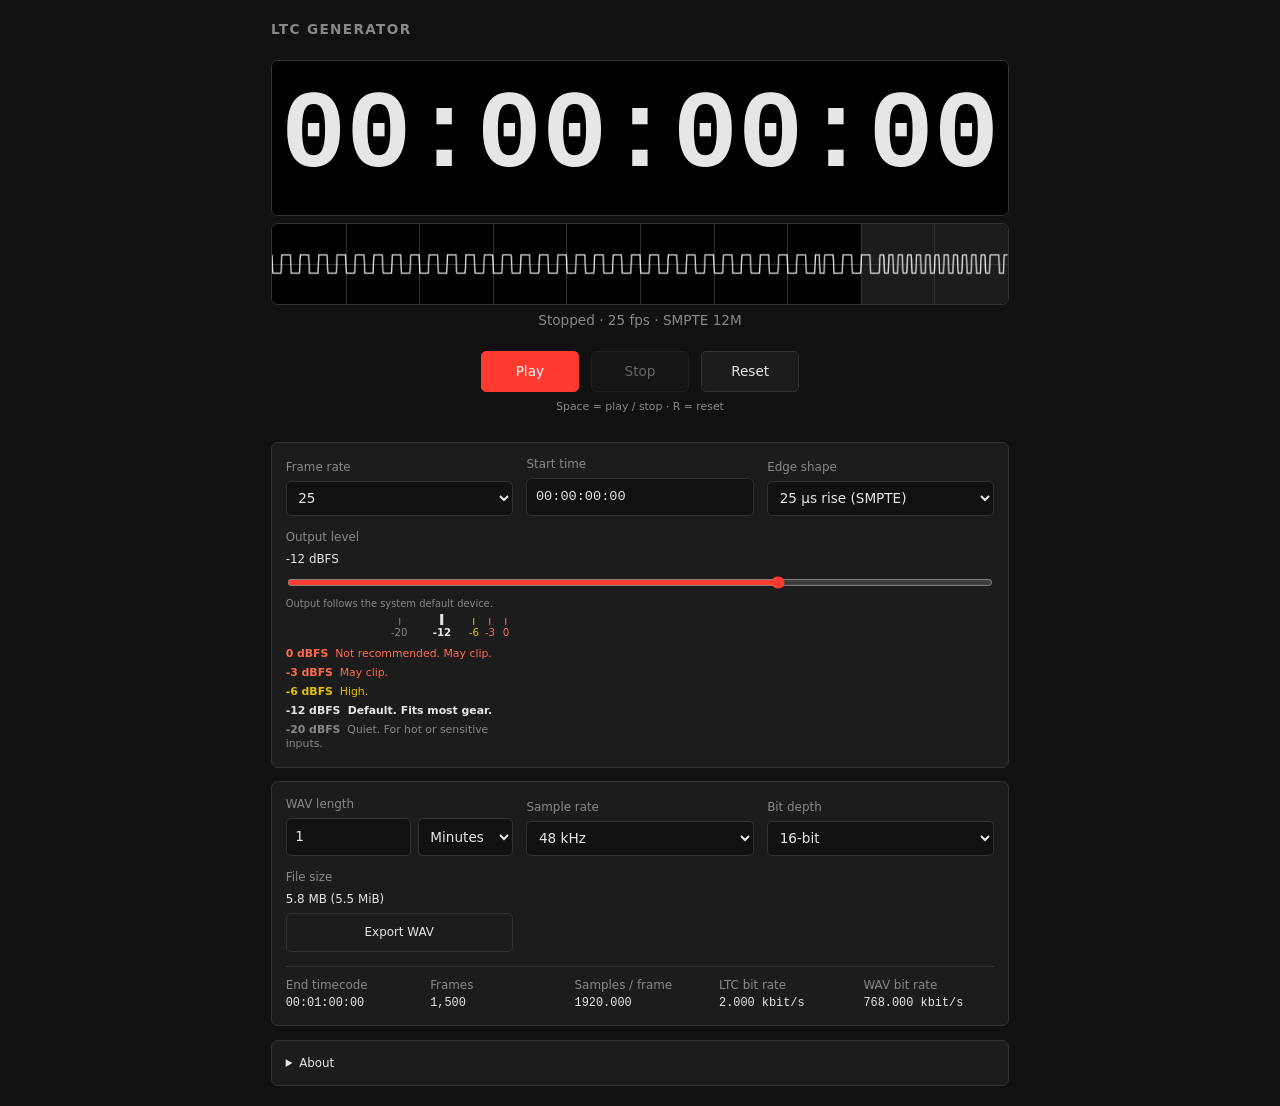
==== index.html @ 08e62548 "Output level: wire up marks (markup + logic) Co-Authored-By: Claude Sonnet 5.5 <noreply@anthropic.co" ====
<!doctype html>
<html lang="en">
<head>
  <meta charset="utf-8">
  <meta name="viewport" content="width=device-width, initial-scale=1">
  <title>LTC Generator</title>
  <link rel="stylesheet" href="style.css">
</head>
<body>
  <main>
    <h1>LTC Generator</h1>

    <div id="display" class="display stopped">00:00:00:00</div>
    <canvas id="scope" class="scope" aria-label="LTC waveform, one frame"></canvas>
    <div class="status"><span id="status">Stopped</span> · <span id="fpsLabel">25</span> fps · SMPTE 12M</div>

    <div class="transport">
      <button id="play" class="primary">Play</button>
      <button id="stop">Stop</button>
      <button id="reset">Reset</button>
    </div>
    <p class="hint">Space = play / stop · R = reset</p>

    <section class="controls">
      <label>Frame rate
        <select id="fps"></select>
      </label>

      <label>Start time
        <input id="start" type="text" value="00:00:00:00" spellcheck="false" autocomplete="off">
      </label>

      <label>Edge shape
        <select id="rise">
          <option value="25" selected>25 µs rise (SMPTE)</option>
          <option value="0">Hard square</option>
        </select>
      </label>

      <label id="sinkWrap" hidden>Output device
        <select id="sink"><option value="">System default</option></select>
      </label>

      <label class="wide">Output level <span id="levelLabel">-12 dBFS</span>
        <input id="level" type="range" min="-40" max="0" step="1" value="-12">
        <small id="sinkNote" hidden>Output follows the system default device.</small>
      </label>
      <div class="wide levelmarks" id="levelMarks"></div>
    </section>

    <section class="controls export">
      <label>WAV length
        <span class="row">
          <input id="duration" type="number" min="1" max="240" step="1" value="1">
          <select id="durationUnit" aria-label="WAV length unit">
            <option value="min" selected>Minutes</option>
            <option value="s">Seconds</option>
          </select>
        </span>
        <small id="wavMax" class="warn" hidden></small>
      </label>
      <label>Sample rate
        <select id="sampleRate">
          <option value="44100">44.1 kHz</option>
          <option value="48000" selected>48 kHz</option>
          <option value="96000">96 kHz</option>
        </select>
      </label>
      <label>Bit depth
        <select id="bitDepth">
          <option value="16" selected>16-bit</option>
          <option value="24">24-bit</option>
          <option value="32">32-bit float</option>
        </select>
      </label>
      <div class="field">File size <span id="wavSize"></span>
        <button id="export">Export WAV</button>
      </div>
      <dl class="info">
        <div><dt>End timecode</dt><dd id="infoEnd"></dd></div>
        <div><dt>Frames</dt><dd id="infoFrames"></dd></div>
        <div><dt>Samples / frame</dt><dd id="infoSpf"></dd></div>
        <div><dt>LTC bit rate</dt><dd id="infoBitrate"></dd></div>
        <div><dt>WAV bit rate</dt><dd id="infoWavBitrate"></dd></div>
      </dl>
    </section>

    <p id="error" class="error" hidden></p>

    <details class="about">
      <summary>About</summary>

      <h2>What is timecode?</h2>
      <p>Timecode labels every video or audio frame with a unique address in the form
        <code>HH:MM:SS:FF</code> (hours, minutes, seconds, frames). Cameras, recorders, consoles and
        playback systems that follow the same timecode can be synchronised and lined up exactly.
        <strong>LTC</strong> (Linear Timecode, SMPTE 12M) carries that address as an audio signal
        (biphase-mark, 80 bits per frame), so it can be sent over a normal audio cable or recorded on
        an audio track.</p>

      <h2>Features</h2>
      <ul>
        <li>Live LTC output in the browser: play, stop and reset, with keyboard shortcuts (Space, R).</li>
        <li>Frame rates 23.976, 24, 25, 29.97 DF, 29.97 NDF and 30 fps. Drop frame is shown with <code>;</code>.</li>
        <li>Any start time, strict SMPTE 12M frame layout (user bits and flags are zero).</li>
        <li>25 µs rise-time edge shaping (SMPTE) or a hard square wave.</li>
        <li>Output level control and a waveform view of one frame.</li>
        <li>Output device selection (Chromium browsers only).</li>
        <li>WAV export: mono, 44.1 / 48 / 96 kHz, 16-bit, 24-bit or 32-bit float.
          Length 1–240 minutes (or 1–14400 seconds), limited by the 4 GB WAV size limit.
          Live file size, end timecode, frame count, samples per frame and bit rate.</li>
      </ul>

      <p class="units"><strong>Gigabyte (GB):</strong> uses decimal math (base-10), where 1 GB = 1,000,000,000 bytes (10⁹).
        Hardware and storage manufacturers usually measure disk size this way.<br>
        <strong>Gibibyte (GiB):</strong> uses binary math (base-2), where 1 GiB = 1,073,741,824 bytes (2³⁰).</p>
    </details>
  </main>
  <script type="module" src="app.js"></script>
</body>
</html>
---- style.css ----
:root {
  --bg: #111;
  --panel: #1c1c1c;
  --fg: #e6e6e6;
  --dim: #888;
  --accent: #ff3b30;
  --line: #333;
  color-scheme: dark;
}

* { box-sizing: border-box; }
[hidden] { display: none !important; }

body {
  margin: 0;
  background: var(--bg);
  color: var(--fg);
  font: 16px/1.4 system-ui, sans-serif;
}

main {
  max-width: 900px;
  margin: 0 auto;
  padding: 24px 16px;
  zoom: 0.85; /* whole app 15 % smaller */
}

h1 {
  font-size: 1rem;
  font-weight: 600;
  letter-spacing: 0.1em;
  text-transform: uppercase;
  color: var(--dim);
  margin: 0 0 24px;
}

.display {
  font-family: ui-monospace, "SF Mono", Consolas, "Courier New", monospace;
  font-variant-numeric: tabular-nums;
  font-size: clamp(2.5rem, 13vw, 8rem);
  font-weight: 700;
  line-height: 1.12; /* height 20 % less than 1.4 line + 24px padding */
  text-align: center;
  padding: 19.2px 0;
  background: #000;
  border: 1px solid var(--line);
  border-radius: 8px;
  color: var(--accent);
  white-space: nowrap;
}

.display.stopped { color: var(--fg); }

.scope {
  display: block;
  width: 100%;
  height: 96px;
  margin-top: 8px;
  background: #000;
  border: 1px solid var(--line);
  border-radius: 8px;
}

.status {
  text-align: center;
  color: var(--dim);
  margin: 8px 0 24px;
}

.transport {
  display: flex;
  gap: 14.4px;
  justify-content: center;
}

.transport button { min-width: 115.2px; } /* 20 % wider than default 96px */

.hint {
  text-align: center;
  color: var(--dim);
  font-size: 0.8rem;
  margin: 8px 0 32px;
}

button {
  font: inherit;
  padding: 12px 24px;
  border: 1px solid var(--line);
  border-radius: 6px;
  background: var(--panel);
  color: var(--fg);
  cursor: pointer;
  min-width: 96px;
}

button:hover:not(:disabled) { border-color: var(--dim); }
button:disabled { opacity: 0.4; cursor: default; }
button.primary { background: var(--accent); border-color: var(--accent); color: #fff; }

.controls {
  display: grid;
  grid-template-columns: repeat(auto-fit, minmax(200px, 1fr));
  gap: 16px;
  align-items: end;
  padding: 16px;
  background: var(--panel);
  border: 1px solid var(--line);
  border-radius: 8px;
  margin-bottom: 16px;
}

label, .field {
  display: flex;
  flex-direction: column;
  gap: 6px;
  color: var(--dim);
  font-size: 0.875rem;
}

label.wide { grid-column: 1 / -1; }
label span, .field span { color: var(--fg); }
label .row { display: flex; gap: 8px; }
label .row input { flex: 1; min-width: 0; }

input, select {
  font: inherit;
  font-size: 1rem;
  padding: 10px;
  background: var(--bg);
  color: var(--fg);
  border: 1px solid var(--line);
  border-radius: 6px;
}

#start { font-family: ui-monospace, Consolas, monospace; }
input:invalid, input.bad { border-color: var(--accent); }
input[type="range"] { padding: 0; accent-color: var(--accent); }

.info {
  grid-column: 1 / -1;
  display: grid;
  grid-template-columns: repeat(auto-fit, minmax(150px, 1fr));
  gap: 12px 16px;
  margin: 0;
  padding-top: 12px;
  border-top: 1px solid var(--line);
  font-size: 0.875rem;
}

.info dt { color: var(--dim); }
.info dd { margin: 2px 0 0; font-family: ui-monospace, Consolas, monospace; }

.error { color: var(--accent); text-align: center; }
#wavSize.bad { color: var(--accent); }
.warn { color: #ffcc00; }

.about {
  margin-top: 16px;
  padding: 16px;
  background: var(--panel);
  border: 1px solid var(--line);
  border-radius: 8px;
  color: var(--dim);
  font-size: 0.875rem;
}

.about summary { cursor: pointer; color: var(--fg); }
.about h2 { font-size: 0.875rem; color: var(--fg); margin: 16px 0 4px; }
.about p, .about ul { margin: 0; }
.about ul { padding-left: 20px; }
.about .units { margin-top: 12px; }
.about code { font-family: ui-monospace, Consolas, monospace; color: var(--fg); }

/* Level marks */
#level { --thumb: 16px; }
#level::-webkit-slider-thumb { width: var(--thumb); height: var(--thumb); }
#level::-moz-range-thumb { width: var(--thumb); height: var(--thumb); }
.levelmarks { display: flex; flex-direction: column; gap: 2px; margin-top: -8px; font-size: 0.8rem; }
.levelmarks button { background: none; border: 0; padding: 0; font: inherit; color: var(--dim); cursor: pointer; text-align: left; }
.levelmarks .bad { --c: #ff6a4d; }
.levelmarks .warn { --c: #e6c200; }
.levelmarks .bad, .levelmarks .warn { color: var(--c); }
.levelmarks .ticks { position: relative; height: 26px; margin-bottom: 4px; }
.levelmarks .tick { position: absolute; top: 0; left: calc(var(--thumb, 16px) / 2 + var(--f) * (100% - var(--thumb, 16px))); transform: translateX(-50%); display: flex; flex-direction: column; align-items: center; gap: 2px; font-size: 0.75rem; }
.levelmarks .tick i { width: 1px; height: 8px; background: currentColor; }
.levelmarks .on i { width: 3px; height: 12px; margin-top: -4px; }
.levelmarks .tick.on, .levelmarks .mark.on { font-weight: 700; color: var(--c, var(--fg)); }
.levelmarks .mark { padding: 2px 0; line-height: 1.3; }
.levelmarks .mark b { font-weight: 600; margin-right: 4px; }
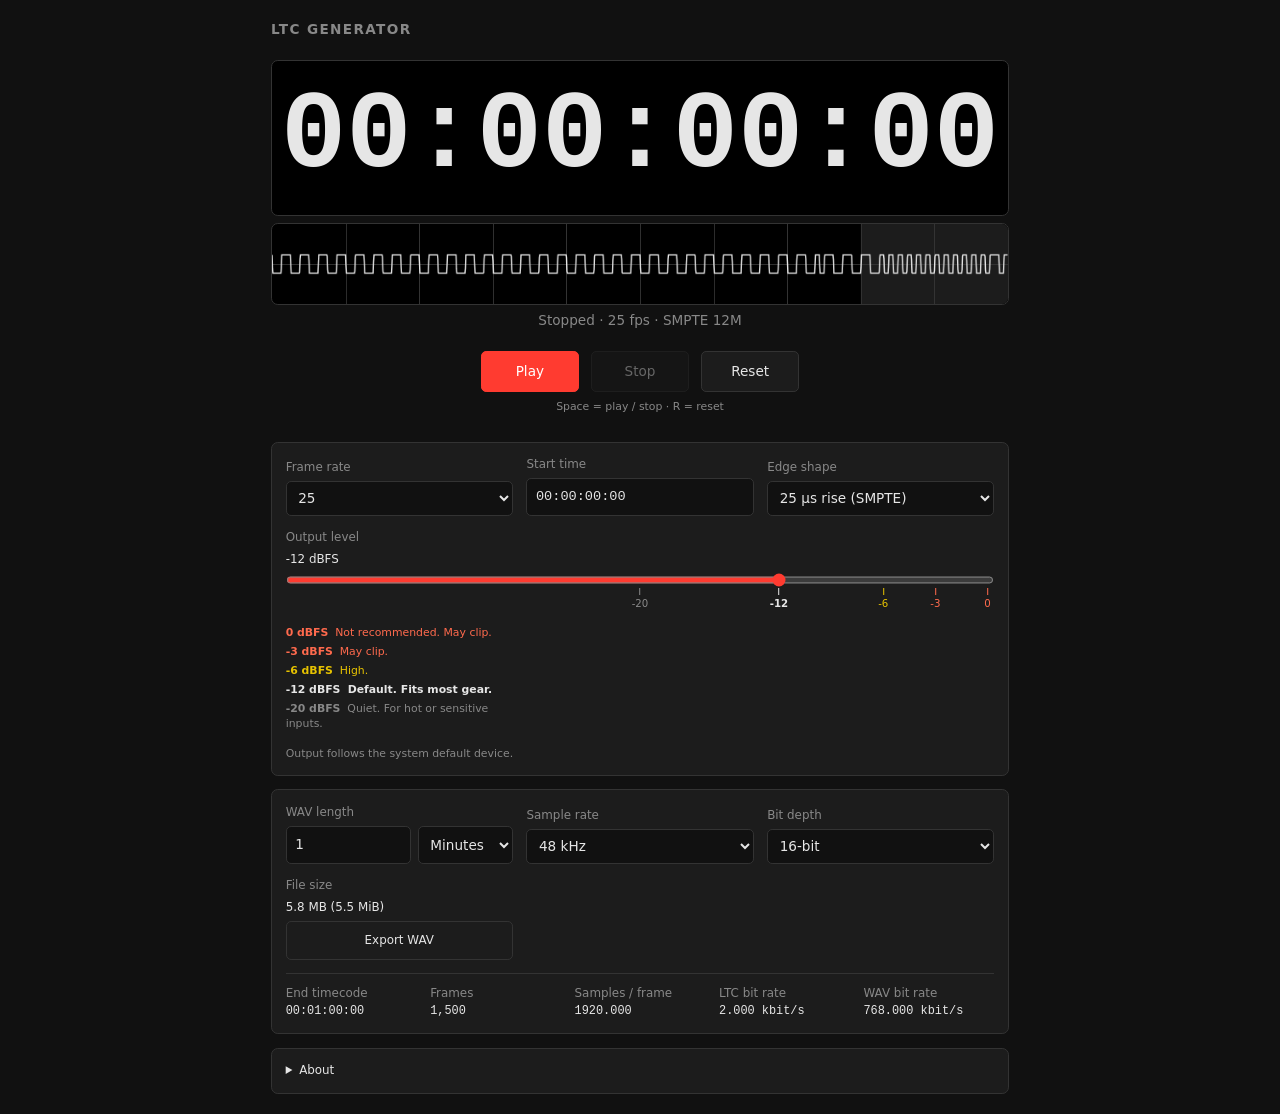
==== commit d794d7e9: "Output level: ticks directly under slider track, aligned to real scale Co-Authored-By: Claude Sonnet" ====
--- a/index.html
+++ b/index.html
@@ -43,9 +43,10 @@
 
       <label class="wide">Output level <span id="levelLabel">-12 dBFS</span>
         <input id="level" type="range" min="-40" max="0" step="1" value="-12">
-        <small id="sinkNote" hidden>Output follows the system default device.</small>
+        <div class="ticks" id="levelTicks"></div>
       </label>
       <div class="wide levelmarks" id="levelMarks"></div>
+      <small id="sinkNote" class="wide levelnote" hidden>Output follows the system default device.</small>
     </section>
 
     <section class="controls export">
--- a/style.css
+++ b/style.css
@@ -175,15 +175,17 @@
 #level { --thumb: 16px; }
 #level::-webkit-slider-thumb { width: var(--thumb); height: var(--thumb); }
 #level::-moz-range-thumb { width: var(--thumb); height: var(--thumb); }
-.levelmarks { display: flex; flex-direction: column; gap: 2px; margin-top: -8px; font-size: 0.8rem; }
-.levelmarks button { background: none; border: 0; padding: 0; font: inherit; color: var(--dim); cursor: pointer; text-align: left; }
-.levelmarks .bad { --c: #ff6a4d; }
-.levelmarks .warn { --c: #e6c200; }
-.levelmarks .bad, .levelmarks .warn { color: var(--c); }
-.levelmarks .ticks { position: relative; height: 26px; margin-bottom: 4px; }
-.levelmarks .tick { position: absolute; top: 0; left: calc(var(--thumb, 16px) / 2 + var(--f) * (100% - var(--thumb, 16px))); transform: translateX(-50%); display: flex; flex-direction: column; align-items: center; gap: 2px; font-size: 0.75rem; }
-.levelmarks .tick i { width: 1px; height: 8px; background: currentColor; }
+.levelmarks { display: flex; flex-direction: column; gap: 2px; font-size: 0.8rem; }
+.levelnote { grid-column: 1 / -1; color: var(--dim); font-size: 0.8rem; }
+#level { border: 0; height: var(--thumb); margin: 0; background: transparent; }
+#levelTicks button, .levelmarks button { background: none; border: 0; padding: 0; font: inherit; color: var(--dim); cursor: pointer; text-align: left; }
+.levelmarks .bad, #levelTicks .bad { --c: #ff6a4d; }
+.levelmarks .warn, #levelTicks .warn { --c: #e6c200; }
+#levelTicks button, .levelmarks .bad, .levelmarks .warn { color: var(--c); }
+#levelTicks { position: relative; height: 26px; margin-top: -4px; }
+#levelTicks .tick { position: absolute; top: 0; left: calc(var(--thumb, 16px) / 2 + var(--f) * (100% - var(--thumb, 16px))); transform: translateX(-50%); display: flex; flex-direction: column; align-items: center; gap: 2px; font-size: 0.75rem; }
+#levelTicks .tick i { width: 1px; height: 8px; background: currentColor; }
 .levelmarks .on i { width: 3px; height: 12px; margin-top: -4px; }
-.levelmarks .tick.on, .levelmarks .mark.on { font-weight: 700; color: var(--c, var(--fg)); }
+#levelTicks .tick.on, .levelmarks .mark.on { font-weight: 700; color: var(--c, var(--fg)); }
 .levelmarks .mark { padding: 2px 0; line-height: 1.3; }
 .levelmarks .mark b { font-weight: 600; margin-right: 4px; }
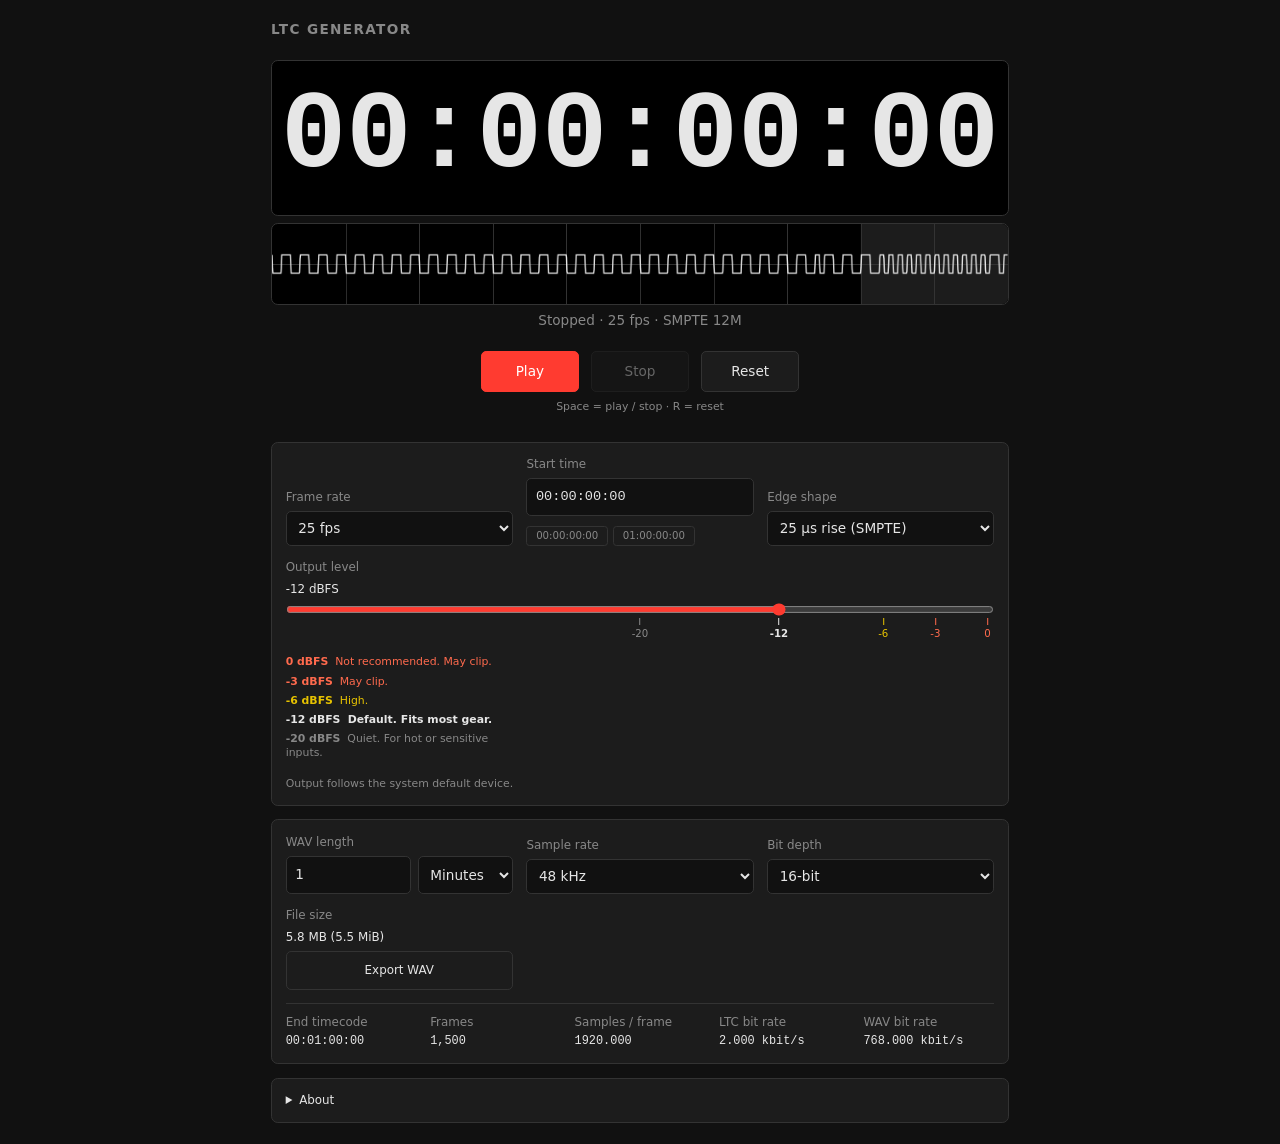
==== commit 76902772: "About: frame rate table, drop frame, show tips (collapsible); start time preset buttons Co-Authored-" ====
--- a/index.html
+++ b/index.html
@@ -12,7 +12,7 @@
 
     <div id="display" class="display stopped">00:00:00:00</div>
     <canvas id="scope" class="scope" aria-label="LTC waveform, one frame"></canvas>
-    <div class="status"><span id="status">Stopped</span> · <span id="fpsLabel">25</span> fps · SMPTE 12M</div>
+    <div class="status"><span id="status">Stopped</span> · <span id="fpsLabel">25 fps</span> · SMPTE 12M</div>
 
     <div class="transport">
       <button id="play" class="primary">Play</button>
@@ -28,6 +28,10 @@
 
       <label>Start time
         <input id="start" type="text" value="00:00:00:00" spellcheck="false" autocomplete="off">
+        <span class="presets">
+          <button type="button" class="preset" data-tc="00:00:00:00">00:00:00:00</button>
+          <button type="button" class="preset" data-tc="01:00:00:00">01:00:00:00</button>
+        </span>
       </label>
 
       <label>Edge shape
@@ -112,6 +116,38 @@
           Live file size, end timecode, frame count, samples per frame and bit rate.</li>
       </ul>
 
+      <details class="sub">
+        <summary>Which frame rate?</summary>
+        <table>
+          <tr><th>Rate</th><th>Typical use</th></tr>
+          <tr><td>23.976</td><td>Film for NTSC video, mostly post</td></tr>
+          <tr><td>24</td><td>True film</td></tr>
+          <tr><td>25</td><td>PAL / EBU, most of Europe</td></tr>
+          <tr><td>29.97 NDF</td><td>NTSC video</td></tr>
+          <tr><td>29.97 DF</td><td>NTSC broadcast, honest clock</td></tr>
+          <tr><td>30</td><td>Audio-only rigs, legacy North America</td></tr>
+        </table>
+        <p>Every device in the chain must use the same rate. 30 fps against a 29.97 source drifts about one frame every 33 seconds.</p>
+      </details>
+
+      <details class="sub">
+        <summary>Drop frame in short</summary>
+        <p>Only the numbering is corrected; no frames are removed. Labels 00 and 01 are skipped at the start of each minute,
+          except every tenth minute. Drop frame is written with a semicolon, e.g. <code>01:00:00;02</code>.
+          One hour = 107,892 frames.</p>
+      </details>
+
+      <details class="sub">
+        <summary>Using it on a show</summary>
+        <ul>
+          <li>Use a dedicated output for LTC.</li>
+          <li>No EQ, compression, limiting or gate on the LTC path.</li>
+          <li>Never send it over Bluetooth or through lossy codecs.</li>
+          <li>Start around -6 dBFS and adjust to the receiver.</li>
+          <li>Give the receiver a few seconds of timecode before the first cue.</li>
+        </ul>
+      </details>
+
       <p class="units"><strong>Gigabyte (GB):</strong> uses decimal math (base-10), where 1 GB = 1,000,000,000 bytes (10⁹).
         Hardware and storage manufacturers usually measure disk size this way.<br>
         <strong>Gibibyte (GiB):</strong> uses binary math (base-2), where 1 GiB = 1,073,741,824 bytes (2³⁰).</p>
--- a/style.css
+++ b/style.css
@@ -169,6 +169,14 @@
 .about p, .about ul { margin: 0; }
 .about ul { padding-left: 20px; }
 .about .units { margin-top: 12px; }
+.about .sub { margin-top: 12px; }
+.about .sub > :not(summary) { margin-top: 6px; }
+.about table { border-collapse: collapse; }
+.about th, .about td { text-align: left; padding: 2px 16px 2px 0; }
+.about th { color: var(--fg); font-weight: 600; }
+.presets { display: flex; gap: 6px; margin-top: 6px; }
+.preset { font: inherit; font-size: 0.75rem; padding: 2px 8px; cursor: pointer; color: var(--dim); background: var(--panel); border: 1px solid var(--line); border-radius: 4px; }
+.preset:hover:not(:disabled) { color: var(--fg); }
 .about code { font-family: ui-monospace, Consolas, monospace; color: var(--fg); }
 
 /* Level marks */
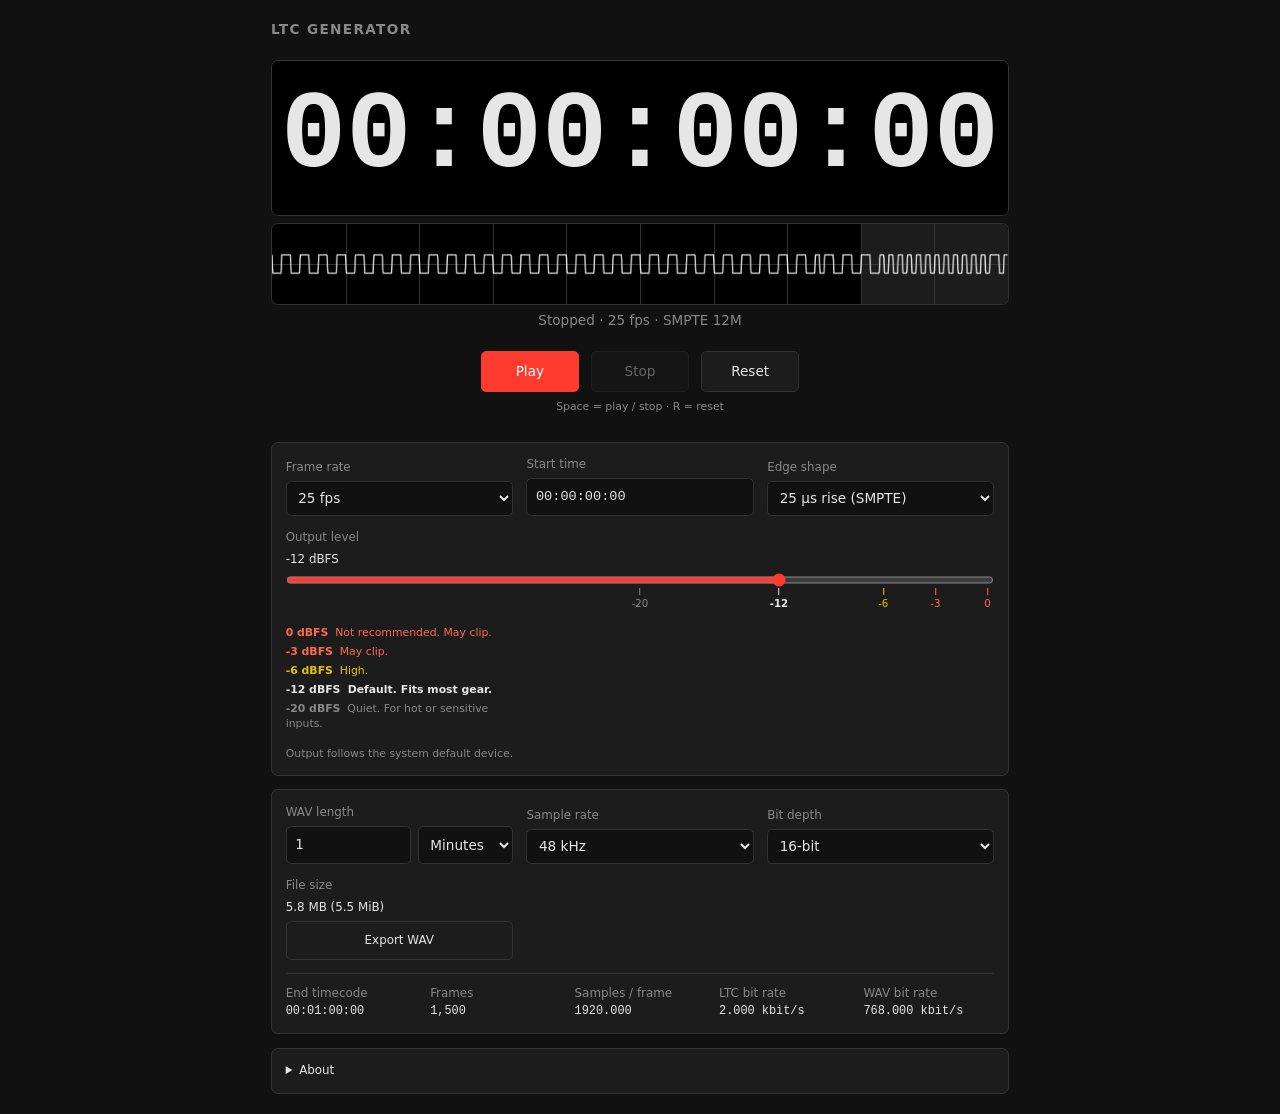
==== commit 1cc5d7c4: "Remove start time preset buttons Co-Authored-By: Claude Sonnet 5.5 <noreply@anthropic.com>" ====
--- a/index.html
+++ b/index.html
@@ -28,10 +28,6 @@
 
       <label>Start time
         <input id="start" type="text" value="00:00:00:00" spellcheck="false" autocomplete="off">
-        <span class="presets">
-          <button type="button" class="preset" data-tc="00:00:00:00">00:00:00:00</button>
-          <button type="button" class="preset" data-tc="01:00:00:00">01:00:00:00</button>
-        </span>
       </label>
 
       <label>Edge shape
--- a/style.css
+++ b/style.css
@@ -174,9 +174,6 @@
 .about table { border-collapse: collapse; }
 .about th, .about td { text-align: left; padding: 2px 16px 2px 0; }
 .about th { color: var(--fg); font-weight: 600; }
-.presets { display: flex; gap: 6px; margin-top: 6px; }
-.preset { font: inherit; font-size: 0.75rem; padding: 2px 8px; cursor: pointer; color: var(--dim); background: var(--panel); border: 1px solid var(--line); border-radius: 4px; }
-.preset:hover:not(:disabled) { color: var(--fg); }
 .about code { font-family: ui-monospace, Consolas, monospace; color: var(--fg); }
 
 /* Level marks */
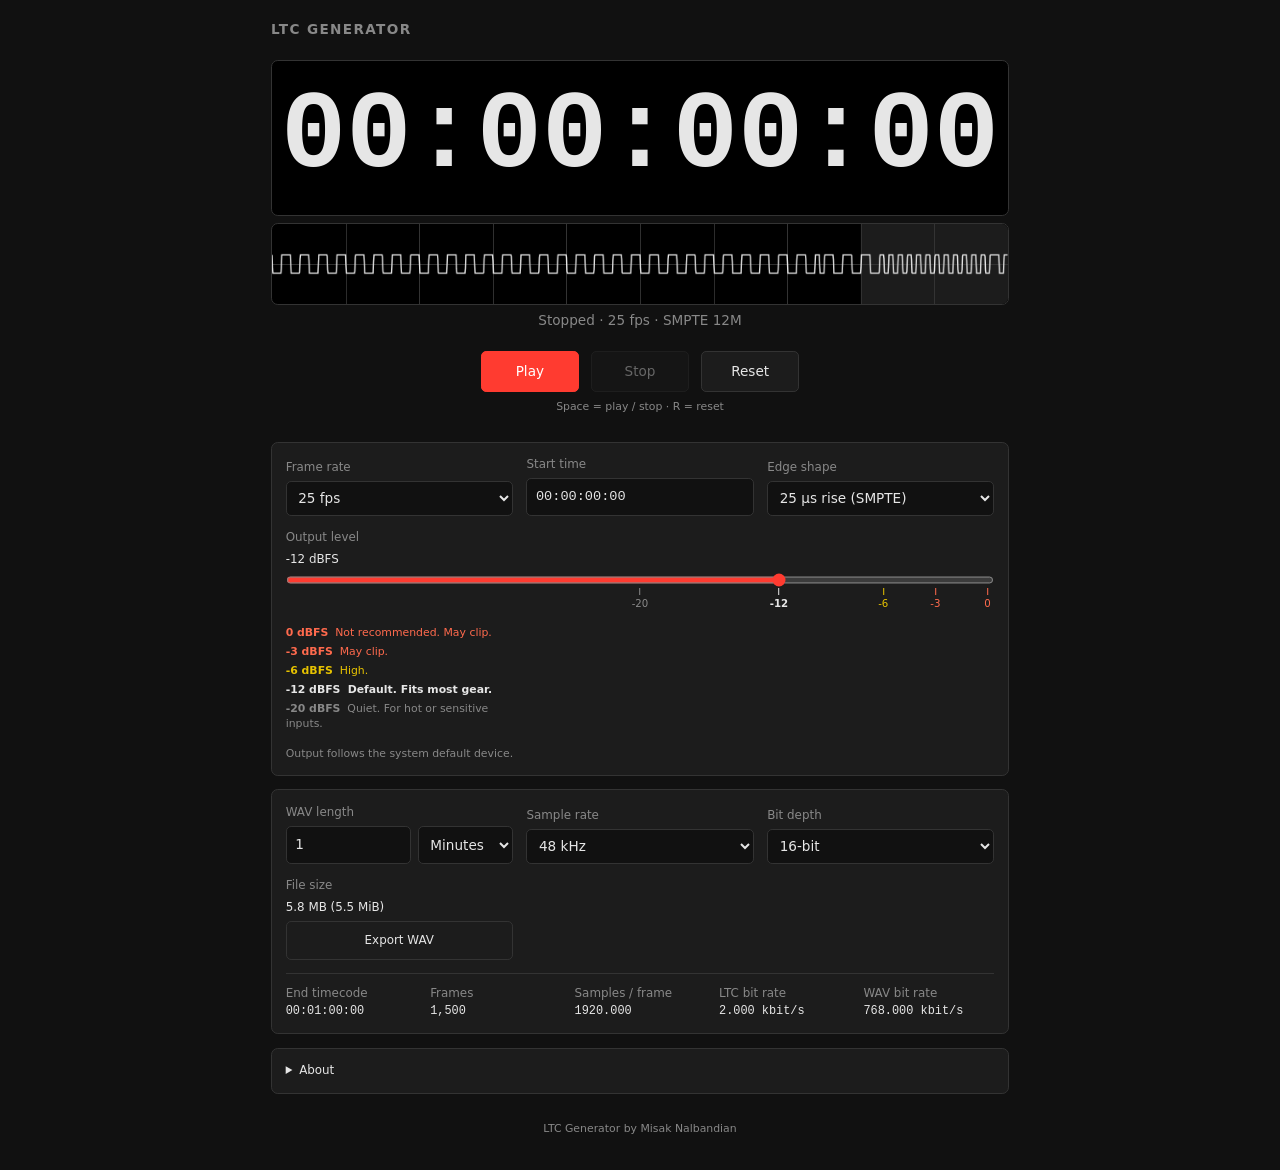
==== commit a4352114: "Add author credit: metadata, footer, About line, WAV LIST/INFO chunk Co-Authored-By: Claude Sonnet 5" ====
--- a/index.html
+++ b/index.html
@@ -3,7 +3,11 @@
 <head>
   <meta charset="utf-8">
   <meta name="viewport" content="width=device-width, initial-scale=1">
-  <title>LTC Generator</title>
+  <title>LTC Generator by Misak Nalbandian</title>
+  <meta name="author" content="Misak Nalbandian">
+  <meta name="description" content="Free browser-based SMPTE LTC (Linear Timecode) audio generator with live output and WAV export.">
+  <meta property="og:title" content="LTC Generator by Misak Nalbandian">
+  <meta property="og:site_name" content="LTC Generator by Misak Nalbandian">
   <link rel="stylesheet" href="style.css">
 </head>
 <body>
@@ -147,7 +151,9 @@
       <p class="units"><strong>Gigabyte (GB):</strong> uses decimal math (base-10), where 1 GB = 1,000,000,000 bytes (10⁹).
         Hardware and storage manufacturers usually measure disk size this way.<br>
         <strong>Gibibyte (GiB):</strong> uses binary math (base-2), where 1 GiB = 1,073,741,824 bytes (2³⁰).</p>
+      <p class="credit">LTC Generator by Misak Nalbandian</p>
     </details>
+    <footer class="credit">LTC Generator by Misak Nalbandian</footer>
   </main>
   <script type="module" src="app.js"></script>
 </body>
--- a/style.css
+++ b/style.css
@@ -194,3 +194,7 @@
 #levelTicks .tick.on, .levelmarks .mark.on { font-weight: 700; color: var(--c, var(--fg)); }
 .levelmarks .mark { padding: 2px 0; line-height: 1.3; }
 .levelmarks .mark b { font-weight: 600; margin-right: 4px; }
+
+.credit { color: var(--dim); font-size: 0.8rem; }
+.about .credit { margin-top: 16px; }
+footer.credit { text-align: center; margin: 32px 0 16px; }
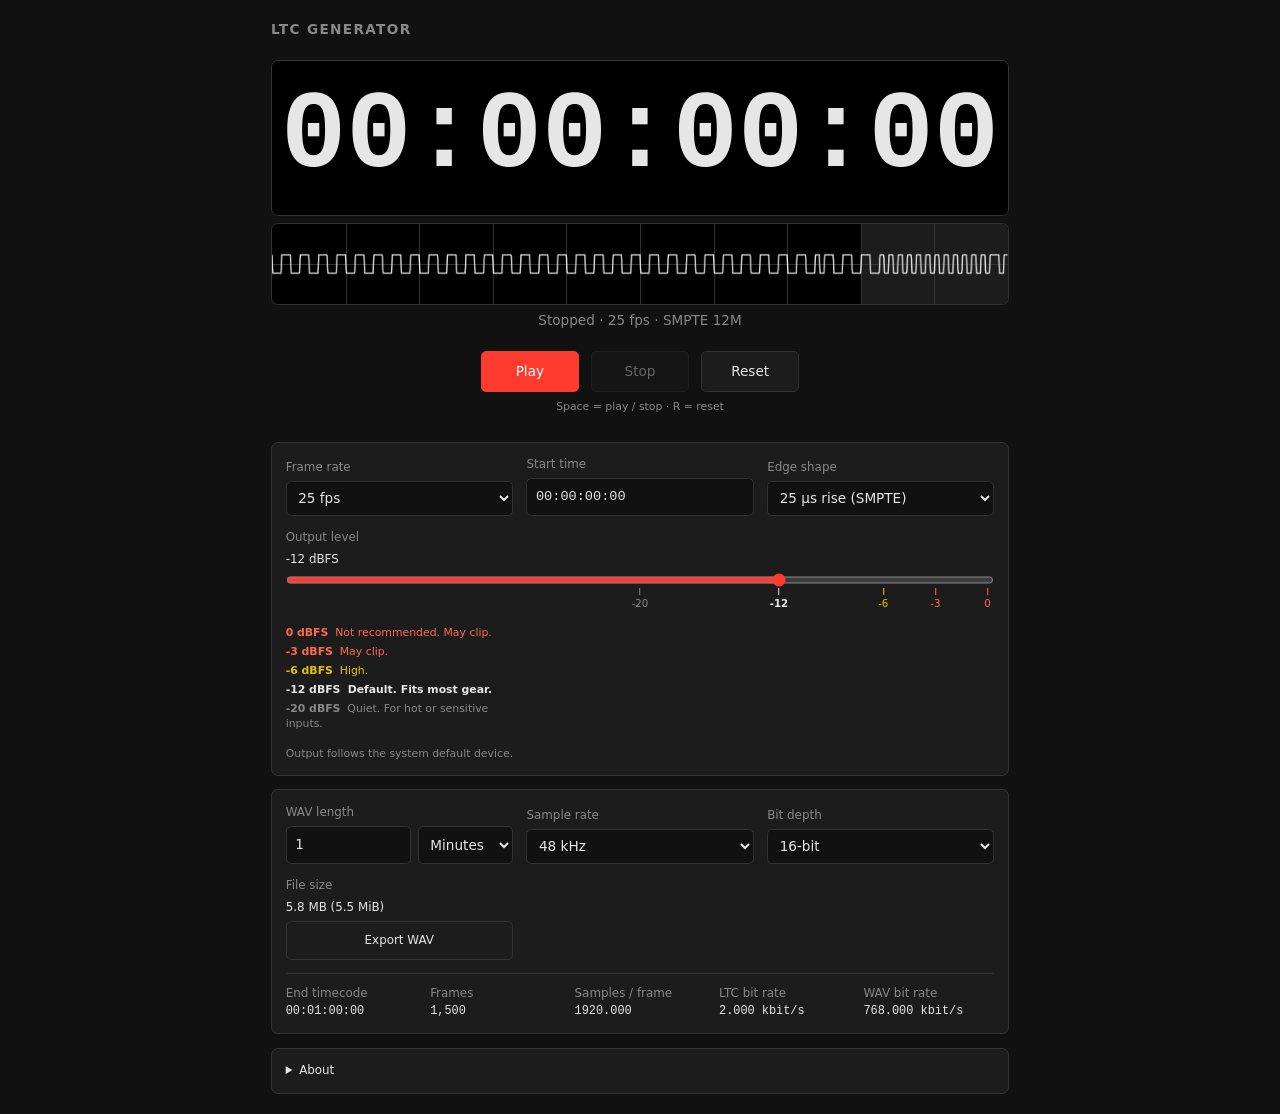
==== commit f8cade95: "Remove page footer Co-Authored-By: Claude Sonnet 5.5 <noreply@anthropic.com>" ====
--- a/index.html
+++ b/index.html
@@ -153,7 +153,6 @@
         <strong>Gibibyte (GiB):</strong> uses binary math (base-2), where 1 GiB = 1,073,741,824 bytes (2³⁰).</p>
       <p class="credit">LTC Generator by Misak Nalbandian</p>
     </details>
-    <footer class="credit">LTC Generator by Misak Nalbandian</footer>
   </main>
   <script type="module" src="app.js"></script>
 </body>
--- a/style.css
+++ b/style.css
@@ -197,4 +197,3 @@
 
 .credit { color: var(--dim); font-size: 0.8rem; }
 .about .credit { margin-top: 16px; }
-footer.credit { text-align: center; margin: 32px 0 16px; }
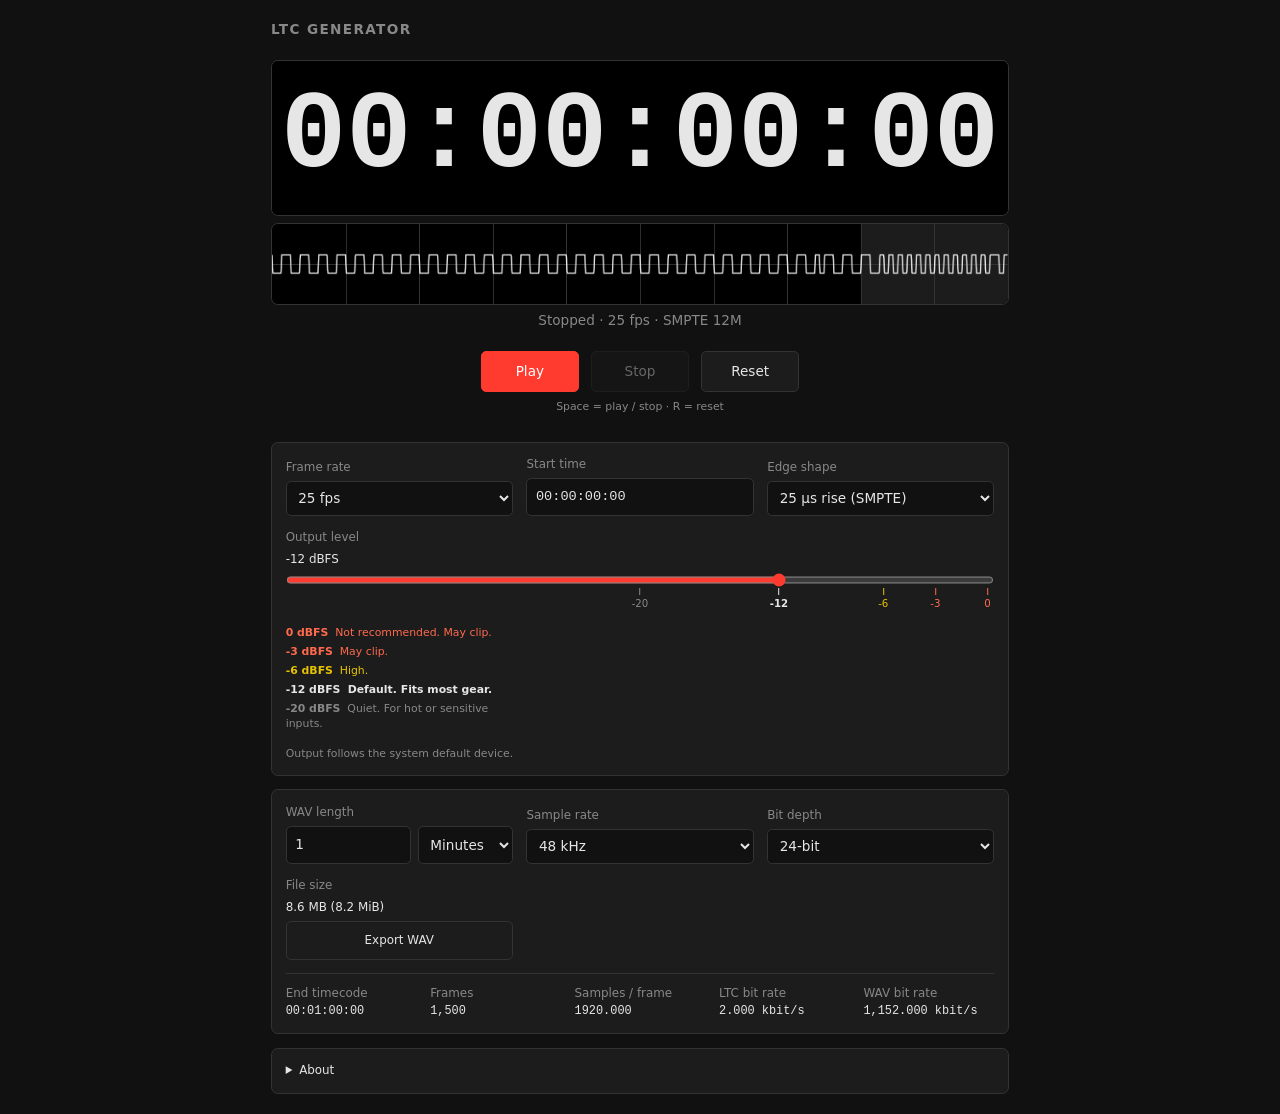
==== commit 4f738721: "Defaults: WAV 48 kHz / 24-bit, live AudioContext at 48 kHz with device-limit note Co-Authored-By: Cl" ====
--- a/index.html
+++ b/index.html
@@ -23,6 +23,7 @@
       <button id="stop">Stop</button>
       <button id="reset">Reset</button>
     </div>
+    <small id="rateNote" class="levelnote" hidden></small>
     <p class="hint">Space = play / stop · R = reset</p>
 
     <section class="controls">
@@ -73,8 +74,8 @@
       </label>
       <label>Bit depth
         <select id="bitDepth">
-          <option value="16" selected>16-bit</option>
-          <option value="24">24-bit</option>
+          <option value="16">16-bit</option>
+          <option value="24" selected>24-bit</option>
           <option value="32">32-bit float</option>
         </select>
       </label>
